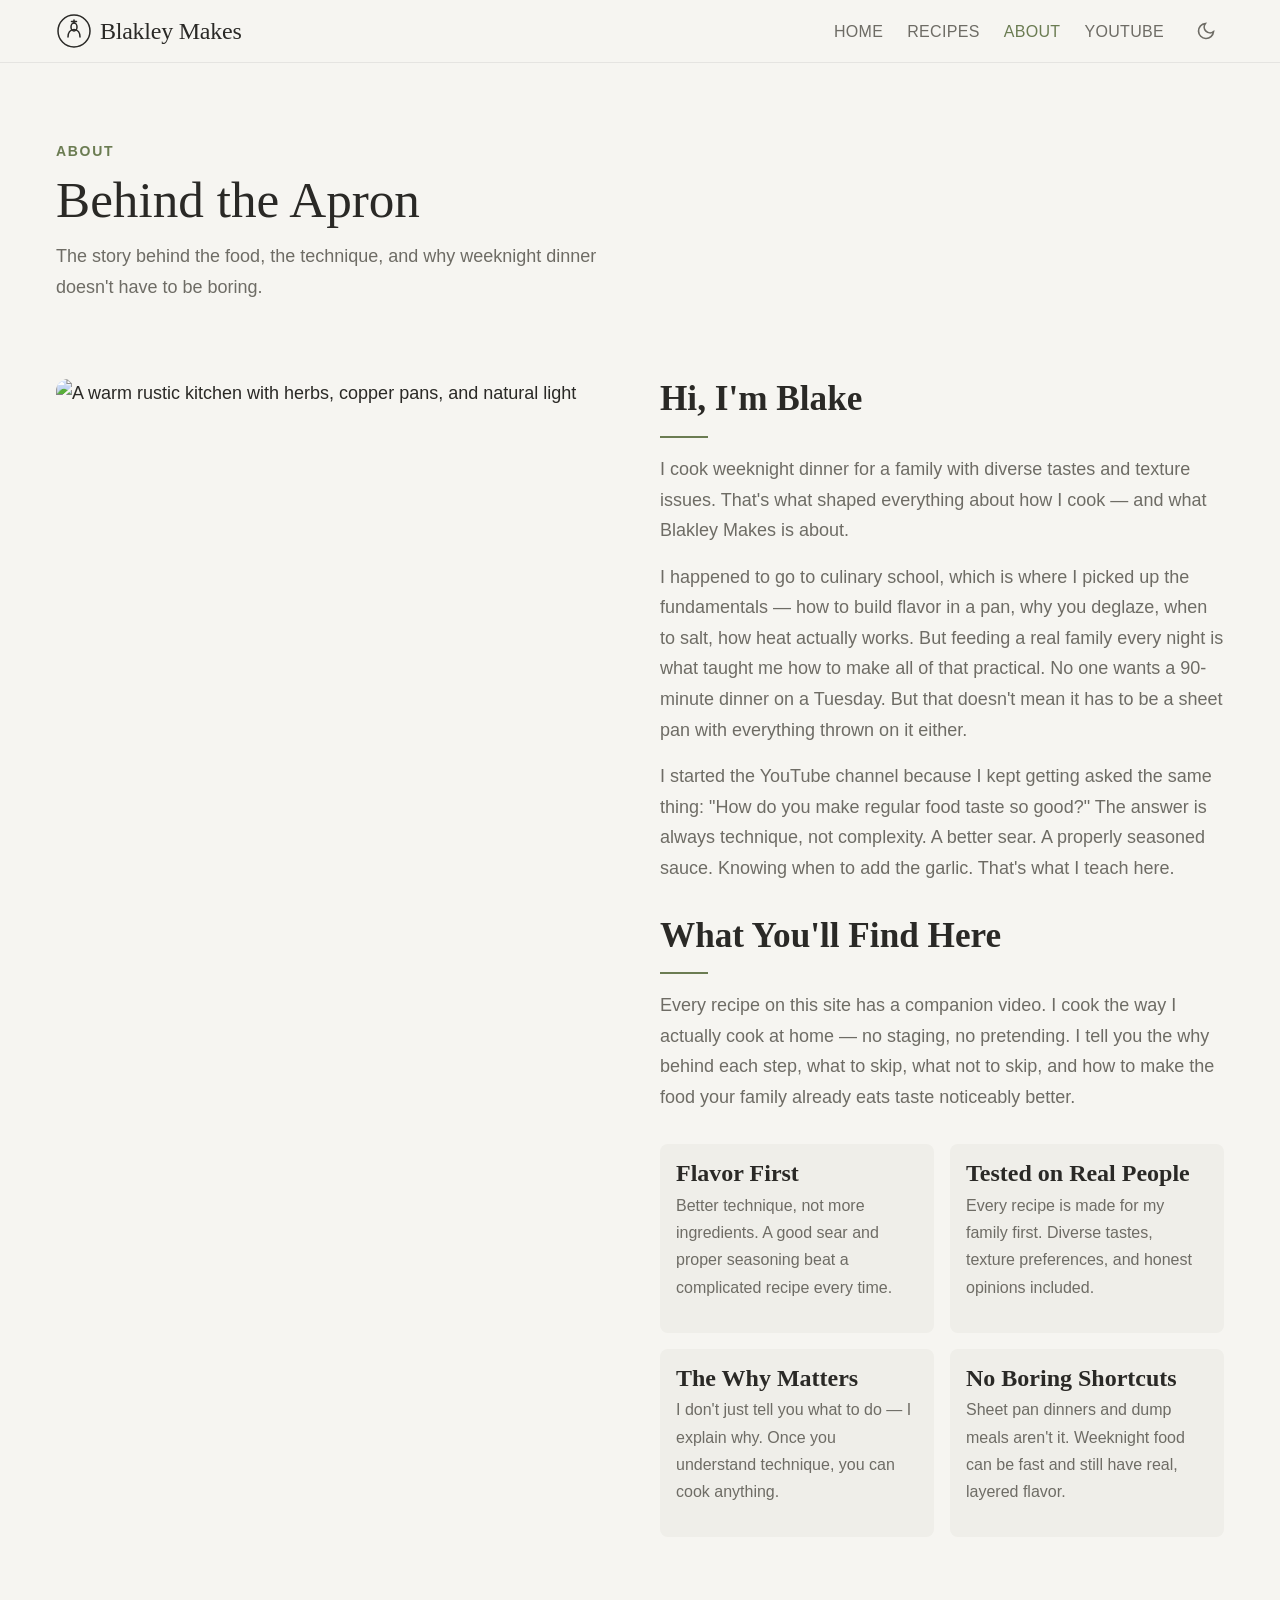
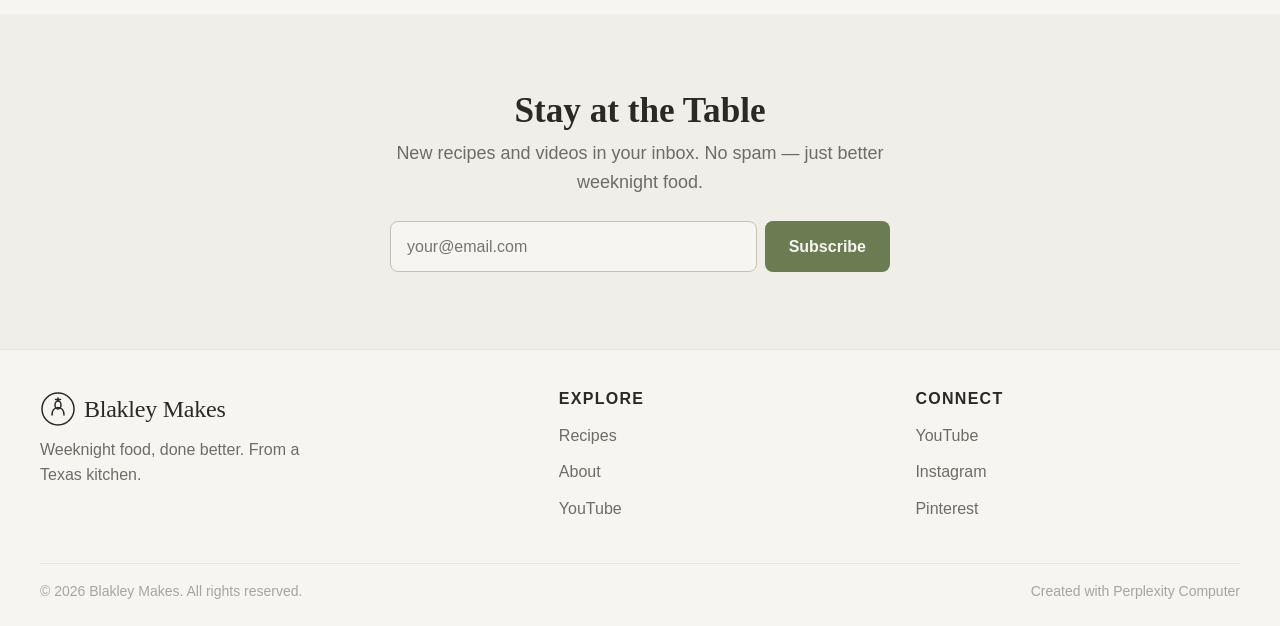
==== about.html @ 31c38a46 "Initial site deploy — Blakley Makes" ====
<!DOCTYPE html>
<html lang="en">
<head>
<!--
   ______                            __
  / ____/___  ____ ___  ____  __  __/ /____  _____
 / /   / __ \/ __ `__ \/ __ \/ / / / __/ _ \/ ___/
/ /___/ /_/ / / / / / / /_/ / /_/ / /_/  __/ /
\____/\____/_/ /_/ /_/ .___/\__,_/\__/\___/_/
                    /_/
        Created with Perplexity Computer
        https://www.perplexity.ai/computer
-->
<meta name="generator" content="Perplexity Computer">
<meta name="author" content="Perplexity Computer">
<meta property="og:see_also" content="https://www.perplexity.ai/computer">
<link rel="author" href="https://www.perplexity.ai/computer">

<meta charset="UTF-8">
<meta name="viewport" content="width=device-width, initial-scale=1.0">
<title>About — Blakley Makes</title>
<meta name="description" content="Meet Blake Haller, the person behind Blakley Makes. Real technique for weeknight cooking, feeding a family with better flavor.">

<link href="https://api.fontshare.com/v2/css?f[]=satoshi@400,500,600,700&f[]=zodiak@400,500&display=swap" rel="stylesheet">
<link rel="stylesheet" href="./base.css">
<link rel="stylesheet" href="./style.css">
</head>
<body>

<a href="#main" class="sr-only" style="position:absolute;top:0;left:0;z-index:100;padding:1rem;background:var(--color-primary);color:white;">Skip to content</a>

<header class="site-header">
  <div class="header-inner">
    <a href="./index.html" class="logo" aria-label="Blakley Makes home">
      <svg viewBox="0 0 36 36" fill="none" xmlns="http://www.w3.org/2000/svg" aria-hidden="true">
        <circle cx="18" cy="18" r="16" stroke="currentColor" stroke-width="1.5"/>
        <path d="M12 24c0-4 2-7.5 6-7.5s6 3.5 6 7.5" stroke="currentColor" stroke-width="1.5" stroke-linecap="round"/>
        <ellipse cx="18" cy="14" rx="3" ry="4" stroke="currentColor" stroke-width="1.5"/>
        <path d="M18 10V7" stroke="currentColor" stroke-width="1.5" stroke-linecap="round"/>
        <path d="M15.5 8.5l5 0" stroke="currentColor" stroke-width="1.5" stroke-linecap="round"/>
      </svg>
      <span class="logo-text">Blakley Makes</span>
    </a>
    <button class="mobile-menu-btn" aria-label="Open menu" aria-expanded="false">
      <svg width="24" height="24" viewBox="0 0 24 24" fill="none" stroke="currentColor" stroke-width="2"><path d="M3 12h18M3 6h18M3 18h18"/></svg>
    </button>
    <nav>
      <ul class="nav-links" role="list">
        <li><a href="./index.html">Home</a></li>
        <li><a href="./recipes.html">Recipes</a></li>
        <li><a href="./about.html" class="active">About</a></li>
        <li><a href="./youtube.html">YouTube</a></li>
        <li><button class="theme-toggle" data-theme-toggle aria-label="Switch theme"></button></li>
      </ul>
    </nav>
  </div>
</header>

<main id="main">
  <div class="page-hero">
    <p class="section-label">About</p>
    <h1 class="page-hero-title">Behind the Apron</h1>
    <p class="page-hero-desc">The story behind the food, the technique, and why weeknight dinner doesn't have to be boring.</p>
  </div>

  <section class="section" style="padding-top: 0;">
    <div class="container">
      <div class="about-grid">
        <div class="about-image">
          <img src="./assets/kitchen-scene.png" alt="A warm rustic kitchen with herbs, copper pans, and natural light" width="600" height="450" loading="lazy" decoding="async">
        </div>
        <div class="about-text">
          <h2>Hi, I'm Blake</h2>
          <hr class="divider">
          <p>I cook weeknight dinner for a family with diverse tastes and texture issues. That's what shaped everything about how I cook — and what Blakley Makes is about.</p>
          <p>I happened to go to culinary school, which is where I picked up the fundamentals — how to build flavor in a pan, why you deglaze, when to salt, how heat actually works. But feeding a real family every night is what taught me how to make all of that practical. No one wants a 90-minute dinner on a Tuesday. But that doesn't mean it has to be a sheet pan with everything thrown on it either.</p>
          <p>I started the YouTube channel because I kept getting asked the same thing: "How do you make regular food taste so good?" The answer is always technique, not complexity. A better sear. A properly seasoned sauce. Knowing when to add the garlic. That's what I teach here.</p>
          
          <h2 class="mt-8">What You'll Find Here</h2>
          <hr class="divider">
          <p>Every recipe on this site has a companion video. I cook the way I actually cook at home — no staging, no pretending. I tell you the why behind each step, what to skip, what not to skip, and how to make the food your family already eats taste noticeably better.</p>

          <div class="about-values">
            <div class="value-item">
              <h3>Flavor First</h3>
              <p>Better technique, not more ingredients. A good sear and proper seasoning beat a complicated recipe every time.</p>
            </div>
            <div class="value-item">
              <h3>Tested on Real People</h3>
              <p>Every recipe is made for my family first. Diverse tastes, texture preferences, and honest opinions included.</p>
            </div>
            <div class="value-item">
              <h3>The Why Matters</h3>
              <p>I don't just tell you what to do — I explain why. Once you understand technique, you can cook anything.</p>
            </div>
            <div class="value-item">
              <h3>No Boring Shortcuts</h3>
              <p>Sheet pan dinners and dump meals aren't it. Weeknight food can be fast and still have real, layered flavor.</p>
            </div>
          </div>
        </div>
      </div>
    </div>
  </section>

  <!-- Newsletter -->
  <section class="section section--surface">
    <div class="container">
      <div class="newsletter">
        <h2>Stay at the Table</h2>
        <p>New recipes and videos in your inbox. No spam — just better weeknight food.</p>
        <form class="newsletter-form" onsubmit="event.preventDefault(); this.querySelector('button').textContent='Subscribed!'; this.querySelector('input').value='';">
          <input type="email" placeholder="your@email.com" aria-label="Email address" required>
          <button type="submit" class="btn btn--primary">Subscribe</button>
        </form>
      </div>
    </div>
  </section>
</main>

<footer class="site-footer">
  <div class="footer-inner">
    <div class="footer-brand">
      <a href="./index.html" class="logo" aria-label="Blakley Makes home">
        <svg viewBox="0 0 36 36" width="32" height="32" fill="none" xmlns="http://www.w3.org/2000/svg" aria-hidden="true">
          <circle cx="18" cy="18" r="16" stroke="currentColor" stroke-width="1.5"/>
          <path d="M12 24c0-4 2-7.5 6-7.5s6 3.5 6 7.5" stroke="currentColor" stroke-width="1.5" stroke-linecap="round"/>
          <ellipse cx="18" cy="14" rx="3" ry="4" stroke="currentColor" stroke-width="1.5"/>
          <path d="M18 10V7" stroke="currentColor" stroke-width="1.5" stroke-linecap="round"/>
          <path d="M15.5 8.5l5 0" stroke="currentColor" stroke-width="1.5" stroke-linecap="round"/>
        </svg>
        <span class="logo-text">Blakley Makes</span>
      </a>
      <p>Weeknight food, done better. From a Texas kitchen.</p>
    </div>
    <div class="footer-col">
      <h4>Explore</h4>
      <ul role="list">
        <li><a href="./recipes.html">Recipes</a></li>
        <li><a href="./about.html">About</a></li>
        <li><a href="./youtube.html">YouTube</a></li>
      </ul>
    </div>
    <div class="footer-col">
      <h4>Connect</h4>
      <ul role="list">
        <li><a href="https://youtube.com" target="_blank" rel="noopener noreferrer">YouTube</a></li>
        <li><a href="https://instagram.com" target="_blank" rel="noopener noreferrer">Instagram</a></li>
        <li><a href="https://pinterest.com" target="_blank" rel="noopener noreferrer">Pinterest</a></li>
      </ul>
    </div>
  </div>
  <div class="footer-bottom">
    <span>&copy; 2026 Blakley Makes. All rights reserved.</span>
    <a href="https://www.perplexity.ai/computer" target="_blank" rel="noopener noreferrer">Created with Perplexity Computer</a>
  </div>
</footer>

<script src="./app.js" defer></script>
</body>
</html>
---- base.css ----
/* base.css */
*, *::before, *::after { box-sizing: border-box; margin: 0; padding: 0; }

html {
  -moz-text-size-adjust: none;
  -webkit-text-size-adjust: none;
  text-size-adjust: none;
  -webkit-font-smoothing: antialiased;
  -moz-osx-font-smoothing: grayscale;
  text-rendering: optimizeLegibility;
  scroll-behavior: smooth;
  hanging-punctuation: first last;
  scroll-padding-top: var(--space-16);
}

body {
  min-height: 100dvh;
  line-height: 1.6;
  font-family: var(--font-body, sans-serif);
  font-size: var(--text-base);
  color: var(--color-text);
  background-color: var(--color-bg);
}

img, picture, video, canvas, svg { display: block; max-width: 100%; height: auto; }
ul[role="list"], ol[role="list"] { list-style: none; }
input, button, textarea, select { font: inherit; color: inherit; }

h1, h2, h3, h4, h5, h6 { text-wrap: balance; line-height: 1.15; }
p, li, figcaption { text-wrap: pretty; max-width: 72ch; }

::selection {
  background: oklch(from var(--color-primary) l c h / 0.25);
  color: var(--color-text);
}

:focus-visible {
  outline: 2px solid var(--color-primary);
  outline-offset: 3px;
  border-radius: var(--radius-sm);
}

@media (prefers-reduced-motion: reduce) {
  *, *::before, *::after {
    animation-duration: 0.01ms !important;
    animation-iteration-count: 1 !important;
    transition-duration: 0.01ms !important;
    scroll-behavior: auto !important;
  }
}

button { cursor: pointer; background: none; border: none; }
table { border-collapse: collapse; width: 100%; }

a, button, [role="button"], [role="link"], input, textarea, select {
  transition: color var(--transition-interactive),
              background var(--transition-interactive),
              border-color var(--transition-interactive),
              box-shadow var(--transition-interactive);
}

.sr-only {
  position: absolute; width: 1px; height: 1px; padding: 0; margin: -1px;
  overflow: hidden; clip: rect(0, 0, 0, 0); white-space: nowrap; border-width: 0;
}
---- style.css ----
/* ===========================================
   BLAKLEY MAKES — Design Tokens + Components
   Warm rustic cooking blog
   =========================================== */

/* --- Type Scale --- */
:root {
  --text-xs:   clamp(0.75rem,  0.7rem  + 0.25vw, 0.875rem);
  --text-sm:   clamp(0.875rem, 0.8rem  + 0.35vw, 1rem);
  --text-base: clamp(1rem,     0.95rem + 0.25vw, 1.125rem);
  --text-lg:   clamp(1.125rem, 1rem    + 0.75vw, 1.5rem);
  --text-xl:   clamp(1.5rem,   1.2rem  + 1.25vw, 2.25rem);
  --text-2xl:  clamp(2rem,     1.2rem  + 2.5vw,  3.5rem);
  --text-3xl:  clamp(2.5rem,   1rem    + 4vw,    5rem);
  --text-hero: clamp(3rem,     0.5rem  + 7vw,    8rem);

  /* --- Spacing (4px base) --- */
  --space-1:  0.25rem;
  --space-2:  0.5rem;
  --space-3:  0.75rem;
  --space-4:  1rem;
  --space-5:  1.25rem;
  --space-6:  1.5rem;
  --space-8:  2rem;
  --space-10: 2.5rem;
  --space-12: 3rem;
  --space-16: 4rem;
  --space-20: 5rem;
  --space-24: 6rem;
  --space-32: 8rem;

  /* --- Radius --- */
  --radius-sm: 0.375rem;
  --radius-md: 0.5rem;
  --radius-lg: 0.75rem;
  --radius-xl: 1rem;
  --radius-full: 9999px;

  /* --- Transitions --- */
  --transition-interactive: 180ms cubic-bezier(0.16, 1, 0.3, 1);
  --ease-out: cubic-bezier(0.16, 1, 0.3, 1);
  --ease-in: cubic-bezier(0.4, 0, 1, 1);

  /* --- Content widths --- */
  --content-narrow: 640px;
  --content-default: 960px;
  --content-wide: 1200px;
  --content-full: 100%;

  /* --- Fonts --- */
  --font-display: 'Zodiak', 'Georgia', serif;
  --font-body: 'Satoshi', 'Helvetica Neue', sans-serif;
}

/* ===========================================
   COLOR PALETTE — Warm Kitchen
   =========================================== */

:root, [data-theme="light"] {
  /* Surfaces — warm greige */
  --color-bg:               #f6f5f1;
  --color-surface:          #efeee9;
  --color-surface-2:        #e8e7e1;
  --color-surface-offset:   #e3e1db;
  --color-surface-dynamic:  #d9d7d0;
  --color-divider:          #cfcdc5;
  --color-border:           #c4c1b8;

  /* Text — warm dark */
  --color-text:             #2a2926;
  --color-text-muted:       #6e6c65;
  --color-text-faint:       #a8a59d;
  --color-text-inverse:     #f6f5f1;

  /* Primary — sage/olive green */
  --color-primary:          #6b7c52;
  --color-primary-hover:    #596a42;
  --color-primary-active:   #475534;
  --color-primary-highlight: #dfe5d6;

  /* Accent — muted warm brown */
  --color-accent:           #8a7e6b;
  --color-accent-hover:     #756a58;
  --color-accent-active:    #615748;

  /* Shadows */
  --shadow-sm: 0 1px 2px oklch(0.3 0.01 80 / 0.06);
  --shadow-md: 0 4px 12px oklch(0.3 0.01 80 / 0.08);
  --shadow-lg: 0 12px 32px oklch(0.3 0.01 80 / 0.12);
}

/* --- Dark Mode --- */
[data-theme="dark"] {
  --color-bg:               #191a18;
  --color-surface:          #1f201e;
  --color-surface-2:        #262724;
  --color-surface-offset:   #1d1e1c;
  --color-surface-dynamic:  #2f302d;
  --color-divider:          #2a2b28;
  --color-border:           #393a36;
  
  --color-text:             #d4d3ce;
  --color-text-muted:       #8a8980;
  --color-text-faint:       #58574f;
  --color-text-inverse:     #191a18;

  --color-primary:          #95a87a;
  --color-primary-hover:    #a8bb8d;
  --color-primary-active:   #7e9165;
  --color-primary-highlight: #2e3329;

  --color-accent:           #a49a88;
  --color-accent-hover:     #b8ae9c;
  --color-accent-active:    #918776;

  --shadow-sm: 0 1px 2px oklch(0 0 0 / 0.2);
  --shadow-md: 0 4px 12px oklch(0 0 0 / 0.3);
  --shadow-lg: 0 12px 32px oklch(0 0 0 / 0.4);
}

@media (prefers-color-scheme: dark) {
  :root:not([data-theme]) {
    --color-bg:               #191a18;
    --color-surface:          #1f201e;
    --color-surface-2:        #262724;
    --color-surface-offset:   #1d1e1c;
    --color-surface-dynamic:  #2f302d;
    --color-divider:          #2a2b28;
    --color-border:           #393a36;
    --color-text:             #d4d3ce;
    --color-text-muted:       #8a8980;
    --color-text-faint:       #58574f;
    --color-text-inverse:     #191a18;
    --color-primary:          #95a87a;
    --color-primary-hover:    #a8bb8d;
    --color-primary-active:   #7e9165;
    --color-primary-highlight: #2e3329;
    --color-accent:           #a49a88;
    --color-accent-hover:     #b8ae9c;
    --color-accent-active:    #918776;
    --shadow-sm: 0 1px 2px oklch(0 0 0 / 0.2);
    --shadow-md: 0 4px 12px oklch(0 0 0 / 0.3);
    --shadow-lg: 0 12px 32px oklch(0 0 0 / 0.4);
  }
}

/* ===========================================
   LAYOUT
   =========================================== */

.container {
  max-width: var(--content-wide);
  margin-inline: auto;
  padding-inline: var(--space-4);
}

.container--narrow {
  max-width: var(--content-default);
}

/* ===========================================
   HEADER / NAV
   =========================================== */

.site-header {
  position: sticky;
  top: 0;
  z-index: 50;
  background: oklch(from var(--color-bg) l c h / 0.92);
  backdrop-filter: blur(12px);
  -webkit-backdrop-filter: blur(12px);
  border-bottom: 1px solid oklch(from var(--color-text) l c h / 0.08);
  transition: box-shadow 0.3s var(--ease-out);
}

.site-header--scrolled {
  box-shadow: var(--shadow-sm);
}

.header-inner {
  display: flex;
  align-items: center;
  justify-content: space-between;
  padding-block: var(--space-3);
  max-width: var(--content-wide);
  margin-inline: auto;
  padding-inline: var(--space-4);
}

.logo {
  display: flex;
  align-items: center;
  gap: var(--space-2);
  text-decoration: none;
  color: var(--color-text);
}

.logo svg {
  width: 36px;
  height: 36px;
  flex-shrink: 0;
}

.logo-text {
  font-family: var(--font-display);
  font-size: var(--text-lg);
  font-weight: 500;
  letter-spacing: -0.01em;
}

.nav-links {
  display: flex;
  align-items: center;
  gap: var(--space-6);
  list-style: none;
}

.nav-links a {
  font-size: var(--text-sm);
  color: var(--color-text-muted);
  text-decoration: none;
  font-weight: 500;
  letter-spacing: 0.02em;
  text-transform: uppercase;
  transition: color var(--transition-interactive);
}

.nav-links a:hover {
  color: var(--color-primary);
}

.nav-links a.active {
  color: var(--color-primary);
}

.theme-toggle {
  width: 36px;
  height: 36px;
  display: flex;
  align-items: center;
  justify-content: center;
  border-radius: var(--radius-full);
  color: var(--color-text-muted);
  transition: color var(--transition-interactive), background var(--transition-interactive);
}

.theme-toggle:hover {
  color: var(--color-text);
  background: var(--color-surface);
}

/* Mobile nav */
.mobile-menu-btn {
  display: none;
  width: 36px;
  height: 36px;
  align-items: center;
  justify-content: center;
  color: var(--color-text);
}

@media (max-width: 768px) {
  .nav-links {
    display: none;
    position: absolute;
    top: 100%;
    left: 0;
    right: 0;
    flex-direction: column;
    background: var(--color-bg);
    border-bottom: 1px solid var(--color-divider);
    padding: var(--space-4);
    gap: var(--space-4);
  }
  .nav-links.open { display: flex; }
  .mobile-menu-btn { display: flex; }
}

/* ===========================================
   HERO
   =========================================== */

.hero {
  position: relative;
  min-height: 70vh;
  display: flex;
  align-items: center;
  overflow: hidden;
}

.hero-image {
  position: absolute;
  inset: 0;
  z-index: 0;
}

.hero-image img {
  width: 100%;
  height: 100%;
  object-fit: cover;
}

.hero-overlay {
  position: absolute;
  inset: 0;
  background: linear-gradient(
    to right,
    oklch(from var(--color-bg) l c h / 0.92) 0%,
    oklch(from var(--color-bg) l c h / 0.7) 50%,
    oklch(from var(--color-bg) l c h / 0.3) 100%
  );
  z-index: 1;
}

@media (max-width: 768px) {
  .hero-overlay {
    background: linear-gradient(
      to bottom,
      oklch(from var(--color-bg) l c h / 0.6) 0%,
      oklch(from var(--color-bg) l c h / 0.85) 50%,
      oklch(from var(--color-bg) l c h / 0.95) 100%
    );
  }
}

.hero-content {
  position: relative;
  z-index: 2;
  max-width: var(--content-wide);
  margin-inline: auto;
  padding: var(--space-16) var(--space-4);
}

.hero-tagline {
  font-family: var(--font-body);
  font-size: var(--text-sm);
  font-weight: 600;
  text-transform: uppercase;
  letter-spacing: 0.12em;
  color: var(--color-primary);
  margin-bottom: var(--space-3);
}

.hero-title {
  font-family: var(--font-display);
  font-size: var(--text-hero);
  font-weight: 400;
  color: var(--color-text);
  line-height: 1.05;
  margin-bottom: var(--space-4);
  max-width: 12ch;
}

.hero-description {
  font-size: var(--text-base);
  color: var(--color-text-muted);
  max-width: 42ch;
  margin-bottom: var(--space-8);
  line-height: 1.7;
}

.btn {
  display: inline-flex;
  align-items: center;
  gap: var(--space-2);
  padding: var(--space-3) var(--space-6);
  font-size: var(--text-sm);
  font-weight: 600;
  text-decoration: none;
  border-radius: var(--radius-md);
  transition: background var(--transition-interactive),
              color var(--transition-interactive),
              transform var(--transition-interactive),
              box-shadow var(--transition-interactive);
}

.btn:active {
  transform: translateY(1px);
}

.btn--primary {
  background: var(--color-primary);
  color: var(--color-text-inverse);
}

.btn--primary:hover {
  background: var(--color-primary-hover);
  transform: translateY(-1px);
  box-shadow: var(--shadow-md);
}

.btn--outline {
  background: oklch(from var(--color-bg) l c h / 0.7);
  color: var(--color-primary);
  border: 1px solid var(--color-primary);
  backdrop-filter: blur(4px);
  -webkit-backdrop-filter: blur(4px);
}

.btn--outline:hover {
  background: var(--color-primary);
  color: var(--color-text-inverse);
  transform: translateY(-1px);
}

.hero-buttons {
  display: flex;
  gap: var(--space-4);
  flex-wrap: wrap;
}

/* ===========================================
   SECTIONS
   =========================================== */

.section {
  padding-block: clamp(var(--space-12), 6vw, var(--space-24));
}

.section--surface {
  background: var(--color-surface);
}

.section-header {
  text-align: left;
  margin-bottom: var(--space-10);
}

.section-label {
  font-size: var(--text-xs);
  font-weight: 600;
  text-transform: uppercase;
  letter-spacing: 0.12em;
  color: var(--color-primary);
  margin-bottom: var(--space-2);
}

.section-title {
  font-family: var(--font-display);
  font-size: var(--text-xl);
  font-weight: 400;
  color: var(--color-text);
}

.section-subtitle {
  font-size: var(--text-base);
  color: var(--color-text-muted);
  margin-top: var(--space-2);
  max-width: 55ch;
}

/* ===========================================
   RECIPE CARDS
   =========================================== */

.recipe-grid {
  display: grid;
  grid-template-columns: repeat(auto-fill, minmax(min(300px, 100%), 1fr));
  gap: var(--space-6);
}

.recipe-card {
  display: flex;
  flex-direction: column;
  background: var(--color-surface);
  border-radius: var(--radius-lg);
  overflow: hidden;
  text-decoration: none;
  color: var(--color-text);
  transition: transform var(--transition-interactive),
              box-shadow var(--transition-interactive);
}

.recipe-card:hover {
  transform: translateY(-3px);
  box-shadow: var(--shadow-lg);
}

.recipe-card:active {
  transform: translateY(0);
}

.recipe-card-image {
  aspect-ratio: 4/3;
  overflow: hidden;
}

.recipe-card-image img {
  width: 100%;
  height: 100%;
  object-fit: cover;
  transition: transform 0.5s var(--ease-out);
}

.recipe-card:hover .recipe-card-image img {
  transform: scale(1.04);
}

.recipe-card-body {
  padding: var(--space-4) var(--space-5);
  flex: 1;
  display: flex;
  flex-direction: column;
}

.recipe-card-category {
  font-size: var(--text-xs);
  font-weight: 600;
  text-transform: uppercase;
  letter-spacing: 0.08em;
  color: var(--color-accent);
  margin-bottom: var(--space-1);
}

.recipe-card-title {
  font-family: var(--font-display);
  font-size: var(--text-lg);
  font-weight: 400;
  line-height: 1.25;
  margin-bottom: var(--space-2);
}

.recipe-card-meta {
  margin-top: auto;
  display: flex;
  gap: var(--space-4);
  font-size: var(--text-xs);
  color: var(--color-text-muted);
  padding-top: var(--space-3);
  border-top: 1px solid oklch(from var(--color-text) l c h / 0.06);
}

.recipe-card-meta span {
  display: flex;
  align-items: center;
  gap: var(--space-1);
}

/* ===========================================
   FEATURED RECIPE (large)
   =========================================== */

.featured-recipe {
  display: grid;
  grid-template-columns: 1fr 1fr;
  gap: var(--space-8);
  align-items: center;
}

.featured-recipe-image {
  border-radius: var(--radius-lg);
  overflow: hidden;
}

.featured-recipe-image img {
  width: 100%;
  height: 100%;
  object-fit: cover;
  aspect-ratio: 4/3;
}

.featured-recipe-content {
  padding: var(--space-4);
}

@media (max-width: 768px) {
  .featured-recipe {
    grid-template-columns: 1fr;
  }
}

/* ===========================================
   YOUTUBE CALLOUT
   =========================================== */

.yt-callout {
  display: grid;
  grid-template-columns: 1fr 1fr;
  gap: var(--space-10);
  align-items: center;
}

.yt-callout-visual {
  position: relative;
  border-radius: var(--radius-lg);
  overflow: hidden;
  aspect-ratio: 16/9;
  background: var(--color-surface-2);
  display: flex;
  align-items: center;
  justify-content: center;
}

.yt-callout-visual img {
  width: 100%;
  height: 100%;
  object-fit: cover;
}

.play-icon-overlay {
  position: absolute;
  inset: 0;
  display: flex;
  align-items: center;
  justify-content: center;
  background: oklch(0 0 0 / 0.3);
  transition: background var(--transition-interactive);
}

.yt-callout-visual:hover .play-icon-overlay {
  background: oklch(0 0 0 / 0.15);
}

.play-icon-overlay svg {
  width: 64px;
  height: 64px;
  color: white;
  filter: drop-shadow(0 2px 8px oklch(0 0 0 / 0.3));
}

@media (max-width: 768px) {
  .yt-callout {
    grid-template-columns: 1fr;
  }
}

/* ===========================================
   ABOUT PREVIEW
   =========================================== */

.about-preview {
  display: grid;
  grid-template-columns: 1fr 1.2fr;
  gap: var(--space-10);
  align-items: center;
}

.about-preview-image {
  border-radius: var(--radius-lg);
  overflow: hidden;
}

.about-preview-image img {
  width: 100%;
  object-fit: cover;
  aspect-ratio: 4/3;
}

@media (max-width: 768px) {
  .about-preview {
    grid-template-columns: 1fr;
  }
}

/* ===========================================
   CATEGORY FILTER (Recipes page)
   =========================================== */

.category-filter {
  display: flex;
  gap: var(--space-2);
  flex-wrap: wrap;
  margin-bottom: var(--space-8);
}

.category-btn {
  padding: var(--space-2) var(--space-4);
  font-size: var(--text-sm);
  font-weight: 500;
  border-radius: var(--radius-full);
  border: 1px solid var(--color-border);
  background: transparent;
  color: var(--color-text-muted);
  cursor: pointer;
  transition: all var(--transition-interactive);
}

.category-btn:hover, .category-btn.active {
  background: var(--color-primary);
  color: var(--color-text-inverse);
  border-color: var(--color-primary);
}

/* ===========================================
   PAGE HERO (inner pages)
   =========================================== */

.page-hero {
  padding: clamp(var(--space-12), 6vw, var(--space-20)) var(--space-4);
  text-align: left;
  max-width: var(--content-wide);
  margin-inline: auto;
}

.page-hero-title {
  font-family: var(--font-display);
  font-size: var(--text-2xl);
  font-weight: 400;
  color: var(--color-text);
  margin-bottom: var(--space-3);
}

.page-hero-desc {
  font-size: var(--text-base);
  color: var(--color-text-muted);
  max-width: 55ch;
  line-height: 1.7;
}

/* ===========================================
   ABOUT PAGE
   =========================================== */

.about-grid {
  display: grid;
  grid-template-columns: 1fr 1fr;
  gap: var(--space-10);
  align-items: start;
}

.about-image {
  border-radius: var(--radius-lg);
  overflow: hidden;
  position: sticky;
  top: calc(var(--space-16) + var(--space-4));
}

.about-image img {
  width: 100%;
  object-fit: cover;
}

.about-text h2 {
  font-family: var(--font-display);
  font-size: var(--text-xl);
  margin-bottom: var(--space-4);
}

.about-text p {
  color: var(--color-text-muted);
  margin-bottom: var(--space-4);
  line-height: 1.7;
}

.about-values {
  display: grid;
  grid-template-columns: 1fr 1fr;
  gap: var(--space-4);
  margin-top: var(--space-8);
}

.value-item {
  padding: var(--space-4);
  background: var(--color-surface);
  border-radius: var(--radius-md);
}

.value-item h3 {
  font-family: var(--font-display);
  font-size: var(--text-lg);
  margin-bottom: var(--space-1);
}

.value-item p {
  font-size: var(--text-sm);
  color: var(--color-text-muted);
}

@media (max-width: 768px) {
  .about-grid {
    grid-template-columns: 1fr;
  }
  .about-image {
    position: static;
  }
  .about-values {
    grid-template-columns: 1fr;
  }
}

/* ===========================================
   YOUTUBE PAGE
   =========================================== */

.yt-featured {
  border-radius: var(--radius-lg);
  overflow: hidden;
  aspect-ratio: 16/9;
  background: var(--color-surface-2);
  margin-bottom: var(--space-10);
}

.yt-featured iframe {
  width: 100%;
  height: 100%;
  border: none;
}

.yt-video-grid {
  display: grid;
  grid-template-columns: repeat(auto-fill, minmax(min(300px, 100%), 1fr));
  gap: var(--space-6);
}

.yt-video-card {
  text-decoration: none;
  color: var(--color-text);
  display: flex;
  flex-direction: column;
  transition: transform var(--transition-interactive);
}

.yt-video-card:hover {
  transform: translateY(-2px);
}

.yt-video-thumb {
  aspect-ratio: 16/9;
  border-radius: var(--radius-md);
  overflow: hidden;
  margin-bottom: var(--space-3);
  position: relative;
  background: var(--color-surface-2);
}

.yt-video-thumb img {
  width: 100%;
  height: 100%;
  object-fit: cover;
}

.yt-video-card h3 {
  font-family: var(--font-display);
  font-size: var(--text-lg);
  margin-bottom: var(--space-1);
  line-height: 1.3;
}

.yt-video-card p {
  font-size: var(--text-xs);
  color: var(--color-text-muted);
}

/* ===========================================
   NEWSLETTER
   =========================================== */

.newsletter {
  text-align: center;
  max-width: 500px;
  margin-inline: auto;
}

.newsletter h2 {
  font-family: var(--font-display);
  font-size: var(--text-xl);
  margin-bottom: var(--space-2);
}

.newsletter p {
  color: var(--color-text-muted);
  margin-bottom: var(--space-6);
  margin-inline: auto;
}

.newsletter-form {
  display: flex;
  gap: var(--space-2);
}

.newsletter-form input {
  flex: 1;
  padding: var(--space-3) var(--space-4);
  border: 1px solid var(--color-border);
  border-radius: var(--radius-md);
  background: var(--color-bg);
  font-size: var(--text-sm);
  transition: border-color var(--transition-interactive);
}

.newsletter-form input:focus {
  border-color: var(--color-primary);
  outline: none;
}

@media (max-width: 480px) {
  .newsletter-form {
    flex-direction: column;
  }
}

/* ===========================================
   FOOTER
   =========================================== */

.site-footer {
  border-top: 1px solid oklch(from var(--color-text) l c h / 0.08);
  padding: var(--space-10) var(--space-4) var(--space-6);
}

.footer-inner {
  max-width: var(--content-wide);
  margin-inline: auto;
  display: grid;
  grid-template-columns: 1.5fr 1fr 1fr;
  gap: var(--space-8);
}

.footer-brand p {
  color: var(--color-text-muted);
  font-size: var(--text-sm);
  margin-top: var(--space-2);
  max-width: 30ch;
}

.footer-col h4 {
  font-size: var(--text-sm);
  font-weight: 600;
  text-transform: uppercase;
  letter-spacing: 0.08em;
  color: var(--color-text);
  margin-bottom: var(--space-3);
}

.footer-col ul {
  list-style: none;
}

.footer-col li {
  margin-bottom: var(--space-2);
}

.footer-col a {
  font-size: var(--text-sm);
  color: var(--color-text-muted);
  text-decoration: none;
  transition: color var(--transition-interactive);
}

.footer-col a:hover {
  color: var(--color-primary);
}

.footer-bottom {
  max-width: var(--content-wide);
  margin-inline: auto;
  display: flex;
  justify-content: space-between;
  align-items: center;
  margin-top: var(--space-8);
  padding-top: var(--space-4);
  border-top: 1px solid oklch(from var(--color-text) l c h / 0.06);
  font-size: var(--text-xs);
  color: var(--color-text-faint);
}

.footer-bottom a {
  color: var(--color-text-faint);
  text-decoration: none;
  transition: color var(--transition-interactive);
}

.footer-bottom a:hover {
  color: var(--color-text-muted);
}

.social-links {
  display: flex;
  gap: var(--space-4);
}

.social-links a {
  color: var(--color-text-muted);
  transition: color var(--transition-interactive);
}

.social-links a:hover {
  color: var(--color-primary);
}

@media (max-width: 768px) {
  .footer-inner {
    grid-template-columns: 1fr;
    gap: var(--space-6);
  }
  .footer-bottom {
    flex-direction: column;
    gap: var(--space-2);
    text-align: center;
  }
}

/* ===========================================
   SCROLL ANIMATIONS
   =========================================== */

.fade-in {
  opacity: 1;
}

@supports (animation-timeline: scroll()) {
  .fade-in {
    opacity: 0;
    animation: reveal-fade linear both;
    animation-timeline: view();
    animation-range: entry 0% entry 100%;
  }
}

@keyframes reveal-fade {
  to { opacity: 1; }
}

/* ===========================================
   UTILITY
   =========================================== */

.text-accent { color: var(--color-accent); }
.text-primary { color: var(--color-primary); }
.mt-2 { margin-top: var(--space-2); }
.mt-4 { margin-top: var(--space-4); }
.mt-8 { margin-top: var(--space-8); }
.mb-4 { margin-bottom: var(--space-4); }

/* Divider */
.divider {
  width: 48px;
  height: 2px;
  background: var(--color-primary);
  border: none;
  margin: var(--space-4) 0;
}
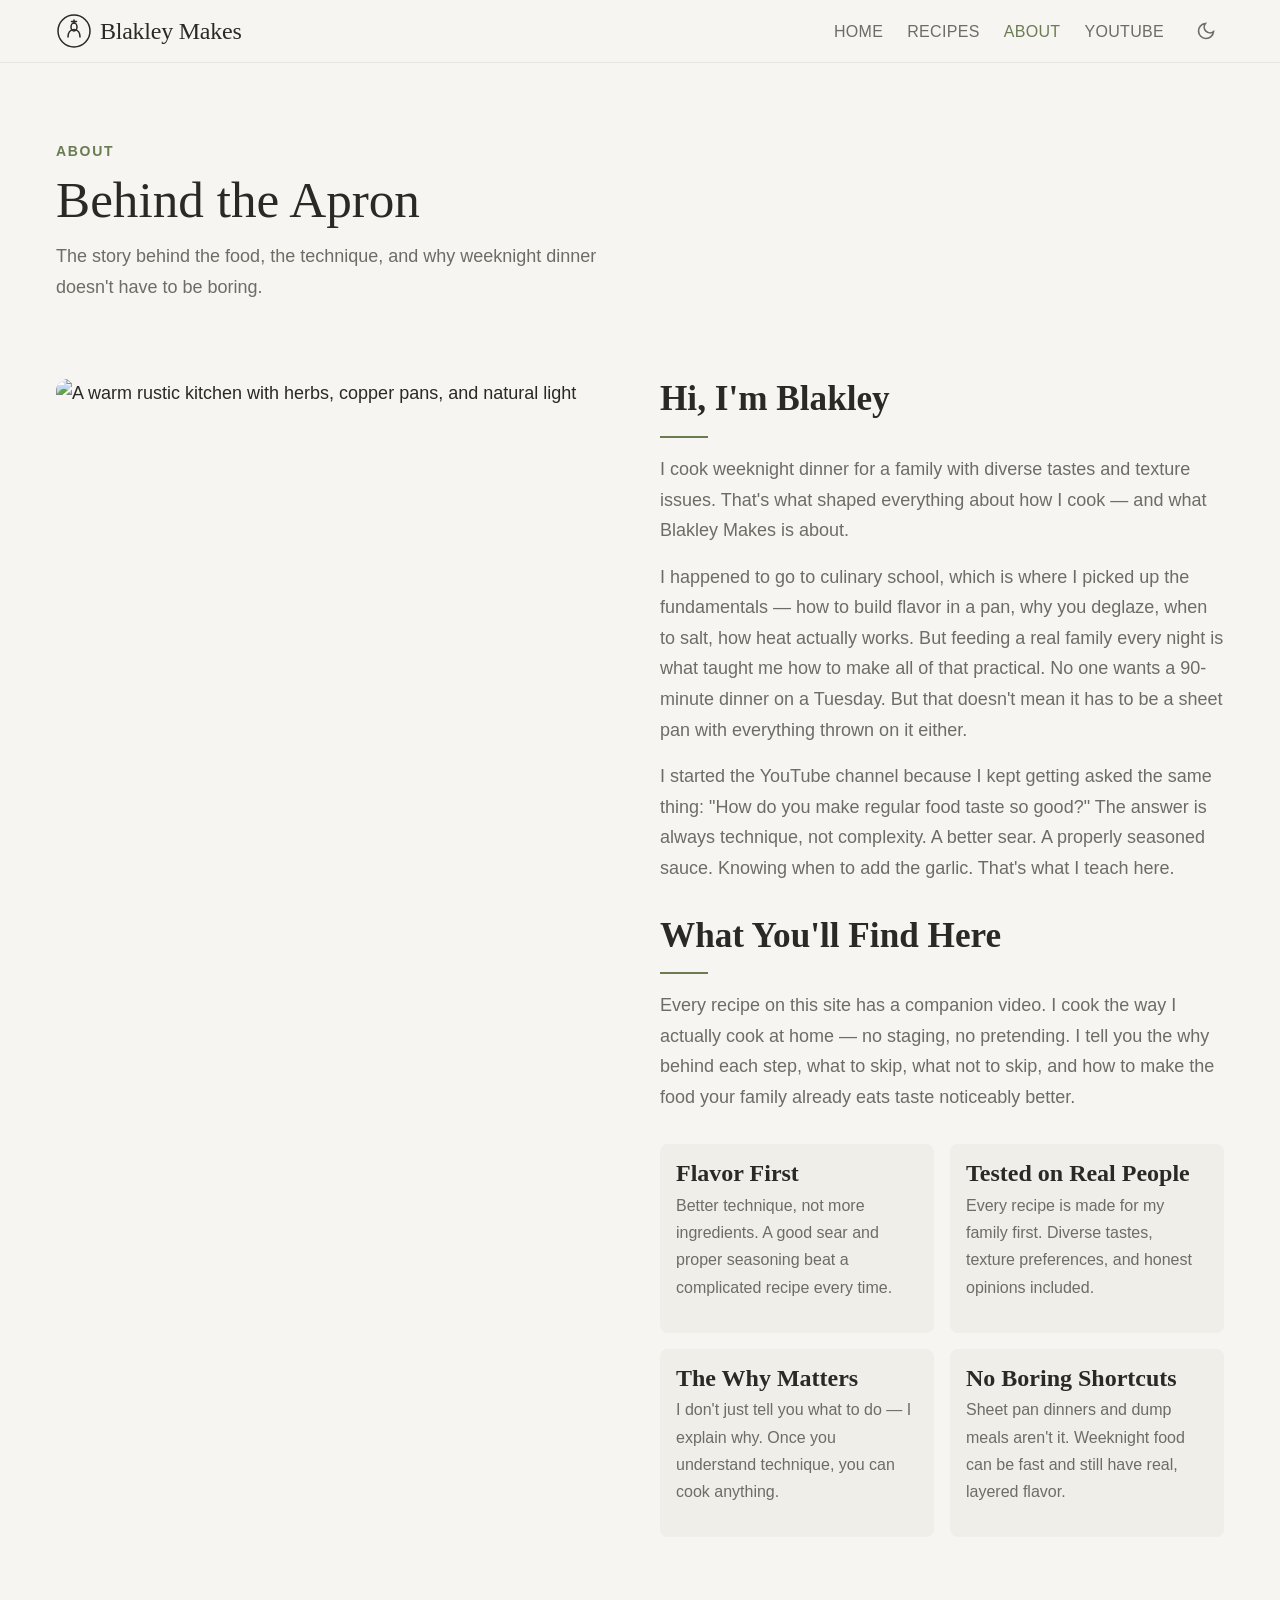
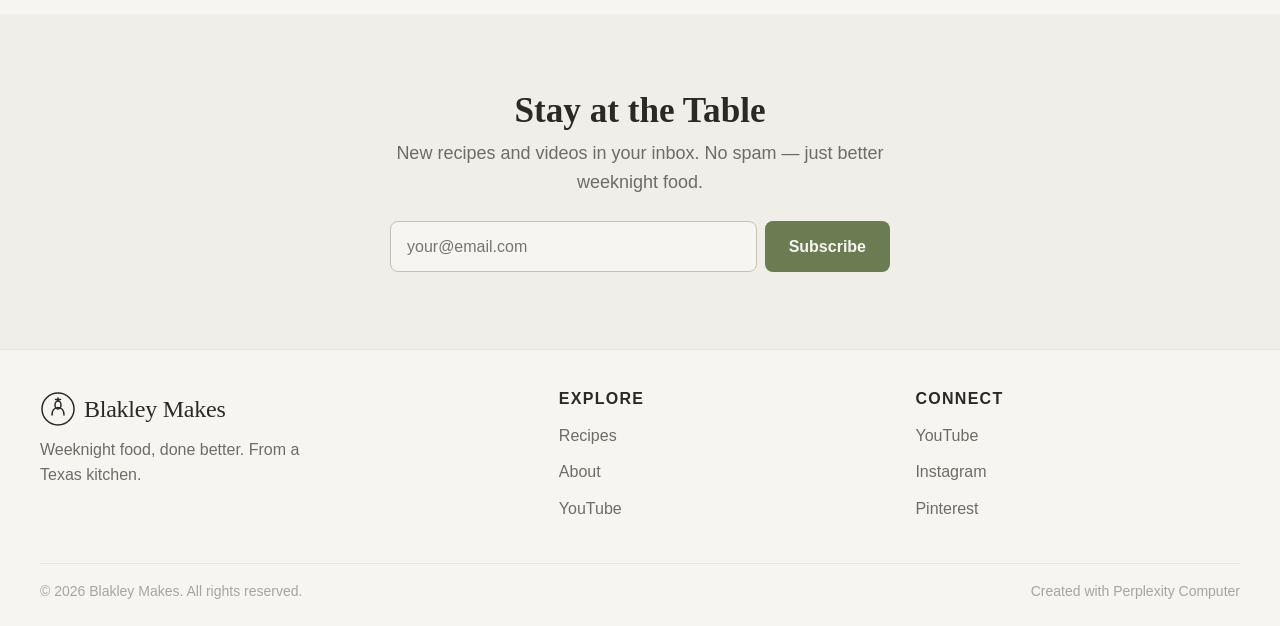
==== commit 623e8c46: "Change Hi I'm Blake to Hi I'm Blakley" ====
--- a/about.html
+++ b/about.html
@@ -70,7 +70,7 @@
           <img src="./assets/kitchen-scene.png" alt="A warm rustic kitchen with herbs, copper pans, and natural light" width="600" height="450" loading="lazy" decoding="async">
         </div>
         <div class="about-text">
-          <h2>Hi, I'm Blake</h2>
+          <h2>Hi, I'm Blakley</h2>
           <hr class="divider">
           <p>I cook weeknight dinner for a family with diverse tastes and texture issues. That's what shaped everything about how I cook — and what Blakley Makes is about.</p>
           <p>I happened to go to culinary school, which is where I picked up the fundamentals — how to build flavor in a pan, why you deglaze, when to salt, how heat actually works. But feeding a real family every night is what taught me how to make all of that practical. No one wants a 90-minute dinner on a Tuesday. But that doesn't mean it has to be a sheet pan with everything thrown on it either.</p>
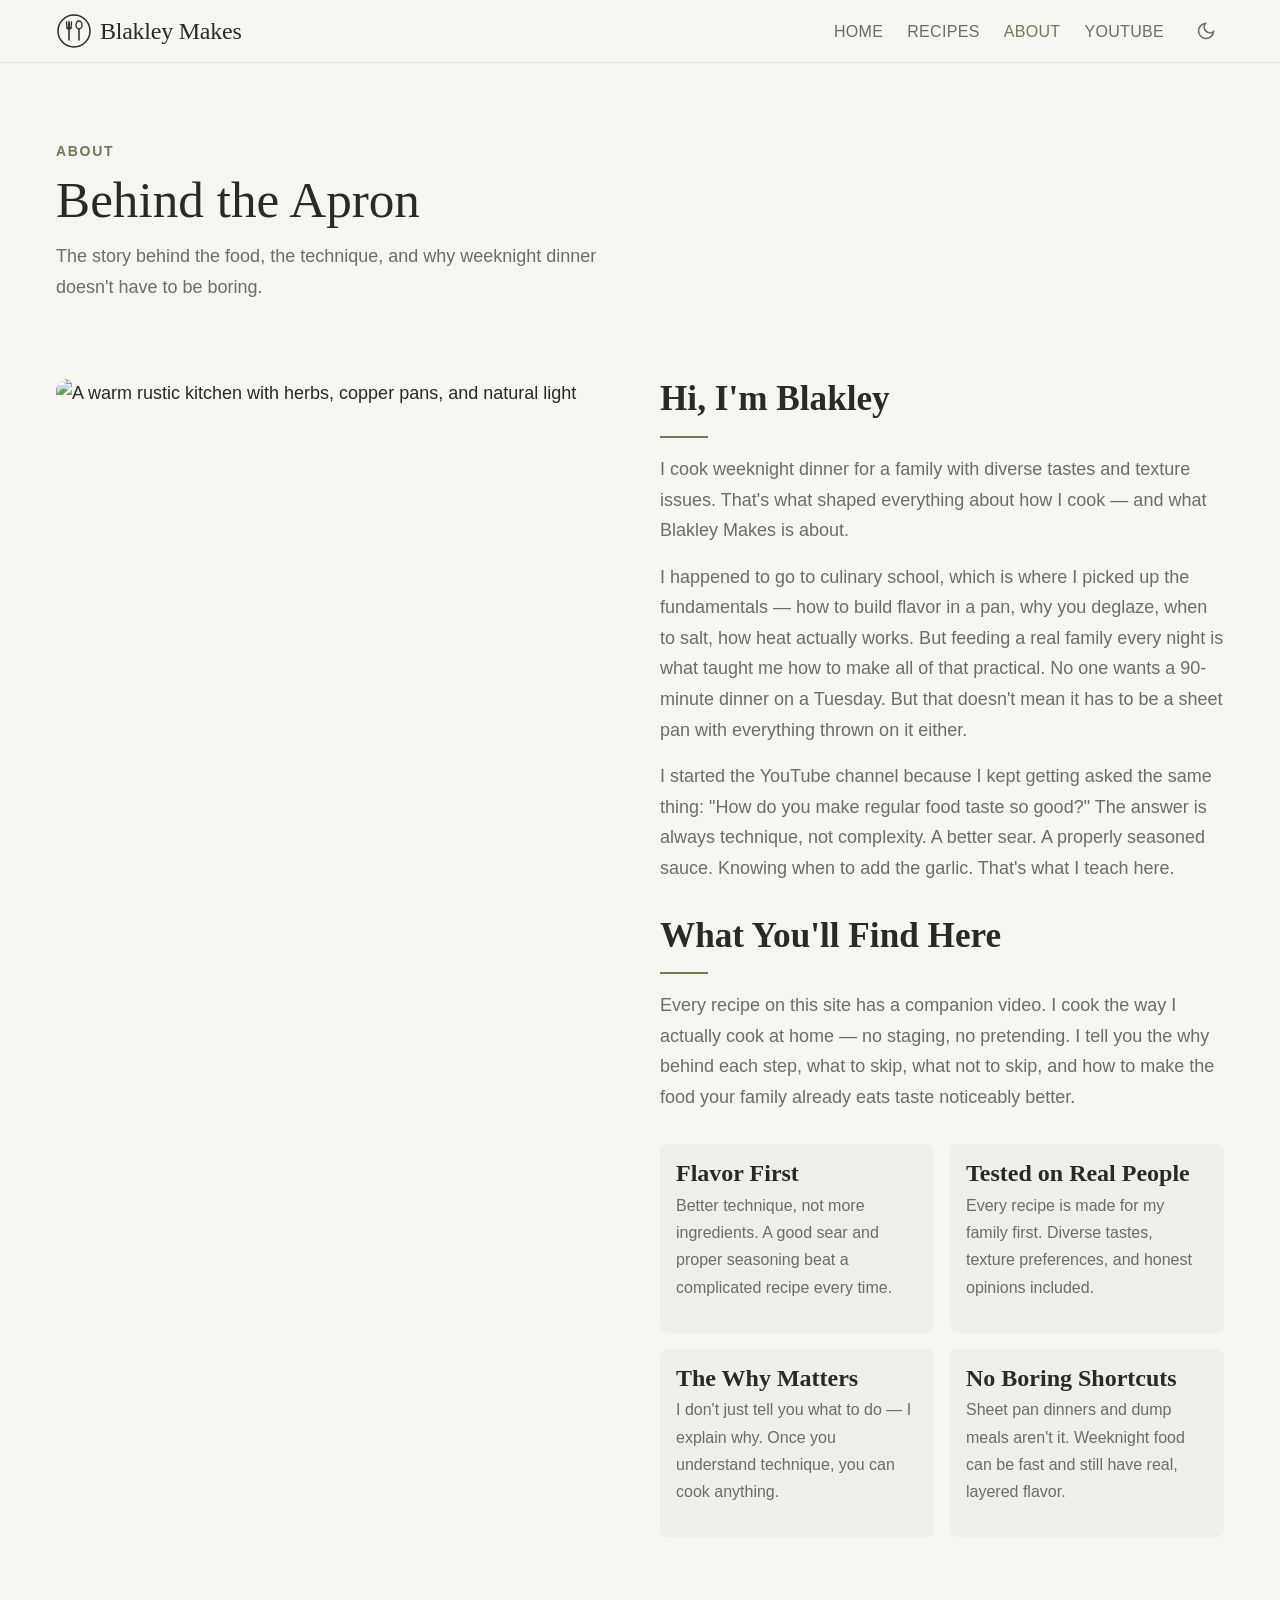
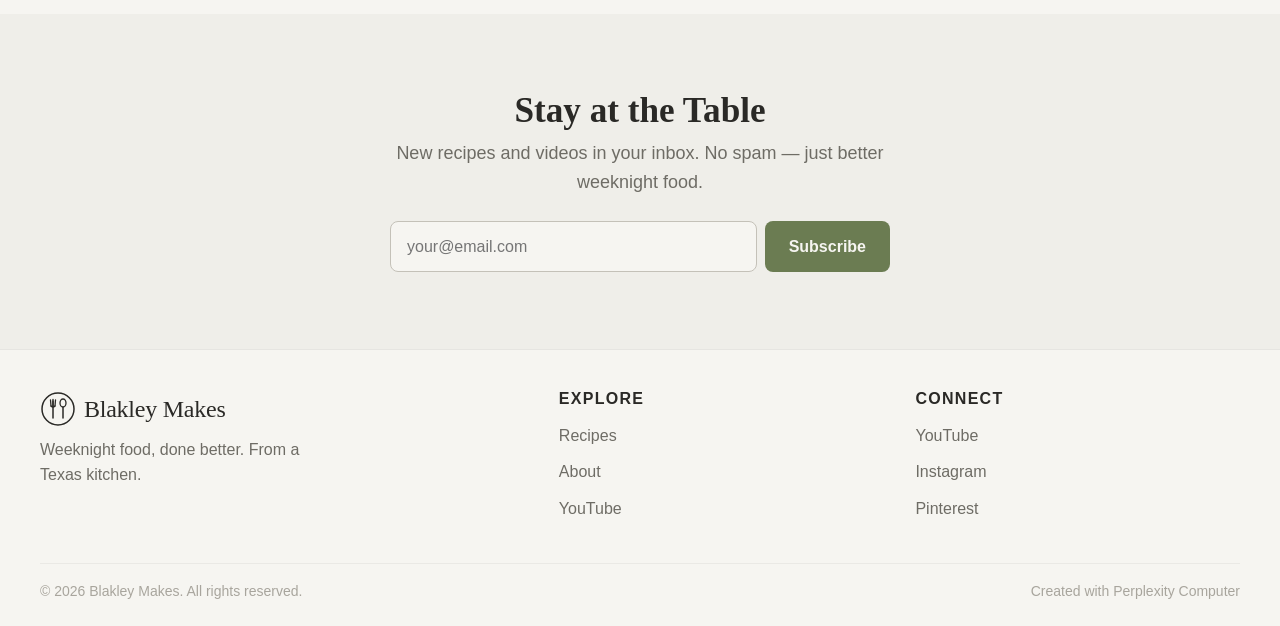
==== commit 498b2c6f: "New logo: fork and spoon in circle" ====
--- a/about.html
+++ b/about.html
@@ -34,10 +34,13 @@
     <a href="./index.html" class="logo" aria-label="Blakley Makes home">
       <svg viewBox="0 0 36 36" fill="none" xmlns="http://www.w3.org/2000/svg" aria-hidden="true">
         <circle cx="18" cy="18" r="16" stroke="currentColor" stroke-width="1.5"/>
-        <path d="M12 24c0-4 2-7.5 6-7.5s6 3.5 6 7.5" stroke="currentColor" stroke-width="1.5" stroke-linecap="round"/>
-        <ellipse cx="18" cy="14" rx="3" ry="4" stroke="currentColor" stroke-width="1.5"/>
-        <path d="M18 10V7" stroke="currentColor" stroke-width="1.5" stroke-linecap="round"/>
-        <path d="M15.5 8.5l5 0" stroke="currentColor" stroke-width="1.5" stroke-linecap="round"/>
+        <line x1="13" y1="10" x2="13" y2="27" stroke="currentColor" stroke-width="1.5" stroke-linecap="round"/>
+          <line x1="10.5" y1="9" x2="11" y2="15" stroke="currentColor" stroke-width="1.3" stroke-linecap="round"/>
+          <line x1="13" y1="8.5" x2="13" y2="15" stroke="currentColor" stroke-width="1.3" stroke-linecap="round"/>
+          <line x1="15.5" y1="9" x2="15" y2="15" stroke="currentColor" stroke-width="1.3" stroke-linecap="round"/>
+          <path d="M11 15 Q13 17 15 15" stroke="currentColor" stroke-width="1.3" fill="none" stroke-linecap="round"/>
+          <line x1="23" y1="16" x2="23" y2="27" stroke="currentColor" stroke-width="1.5" stroke-linecap="round"/>
+          <ellipse cx="23" cy="12" rx="3" ry="4" stroke="currentColor" stroke-width="1.3"/>
       </svg>
       <span class="logo-text">Blakley Makes</span>
     </a>
@@ -124,10 +127,13 @@
       <a href="./index.html" class="logo" aria-label="Blakley Makes home">
         <svg viewBox="0 0 36 36" width="32" height="32" fill="none" xmlns="http://www.w3.org/2000/svg" aria-hidden="true">
           <circle cx="18" cy="18" r="16" stroke="currentColor" stroke-width="1.5"/>
-          <path d="M12 24c0-4 2-7.5 6-7.5s6 3.5 6 7.5" stroke="currentColor" stroke-width="1.5" stroke-linecap="round"/>
-          <ellipse cx="18" cy="14" rx="3" ry="4" stroke="currentColor" stroke-width="1.5"/>
-          <path d="M18 10V7" stroke="currentColor" stroke-width="1.5" stroke-linecap="round"/>
-          <path d="M15.5 8.5l5 0" stroke="currentColor" stroke-width="1.5" stroke-linecap="round"/>
+          <line x1="13" y1="10" x2="13" y2="27" stroke="currentColor" stroke-width="1.5" stroke-linecap="round"/>
+          <line x1="10.5" y1="9" x2="11" y2="15" stroke="currentColor" stroke-width="1.3" stroke-linecap="round"/>
+          <line x1="13" y1="8.5" x2="13" y2="15" stroke="currentColor" stroke-width="1.3" stroke-linecap="round"/>
+          <line x1="15.5" y1="9" x2="15" y2="15" stroke="currentColor" stroke-width="1.3" stroke-linecap="round"/>
+          <path d="M11 15 Q13 17 15 15" stroke="currentColor" stroke-width="1.3" fill="none" stroke-linecap="round"/>
+          <line x1="23" y1="16" x2="23" y2="27" stroke="currentColor" stroke-width="1.5" stroke-linecap="round"/>
+          <ellipse cx="23" cy="12" rx="3" ry="4" stroke="currentColor" stroke-width="1.3"/>
         </svg>
         <span class="logo-text">Blakley Makes</span>
       </a>
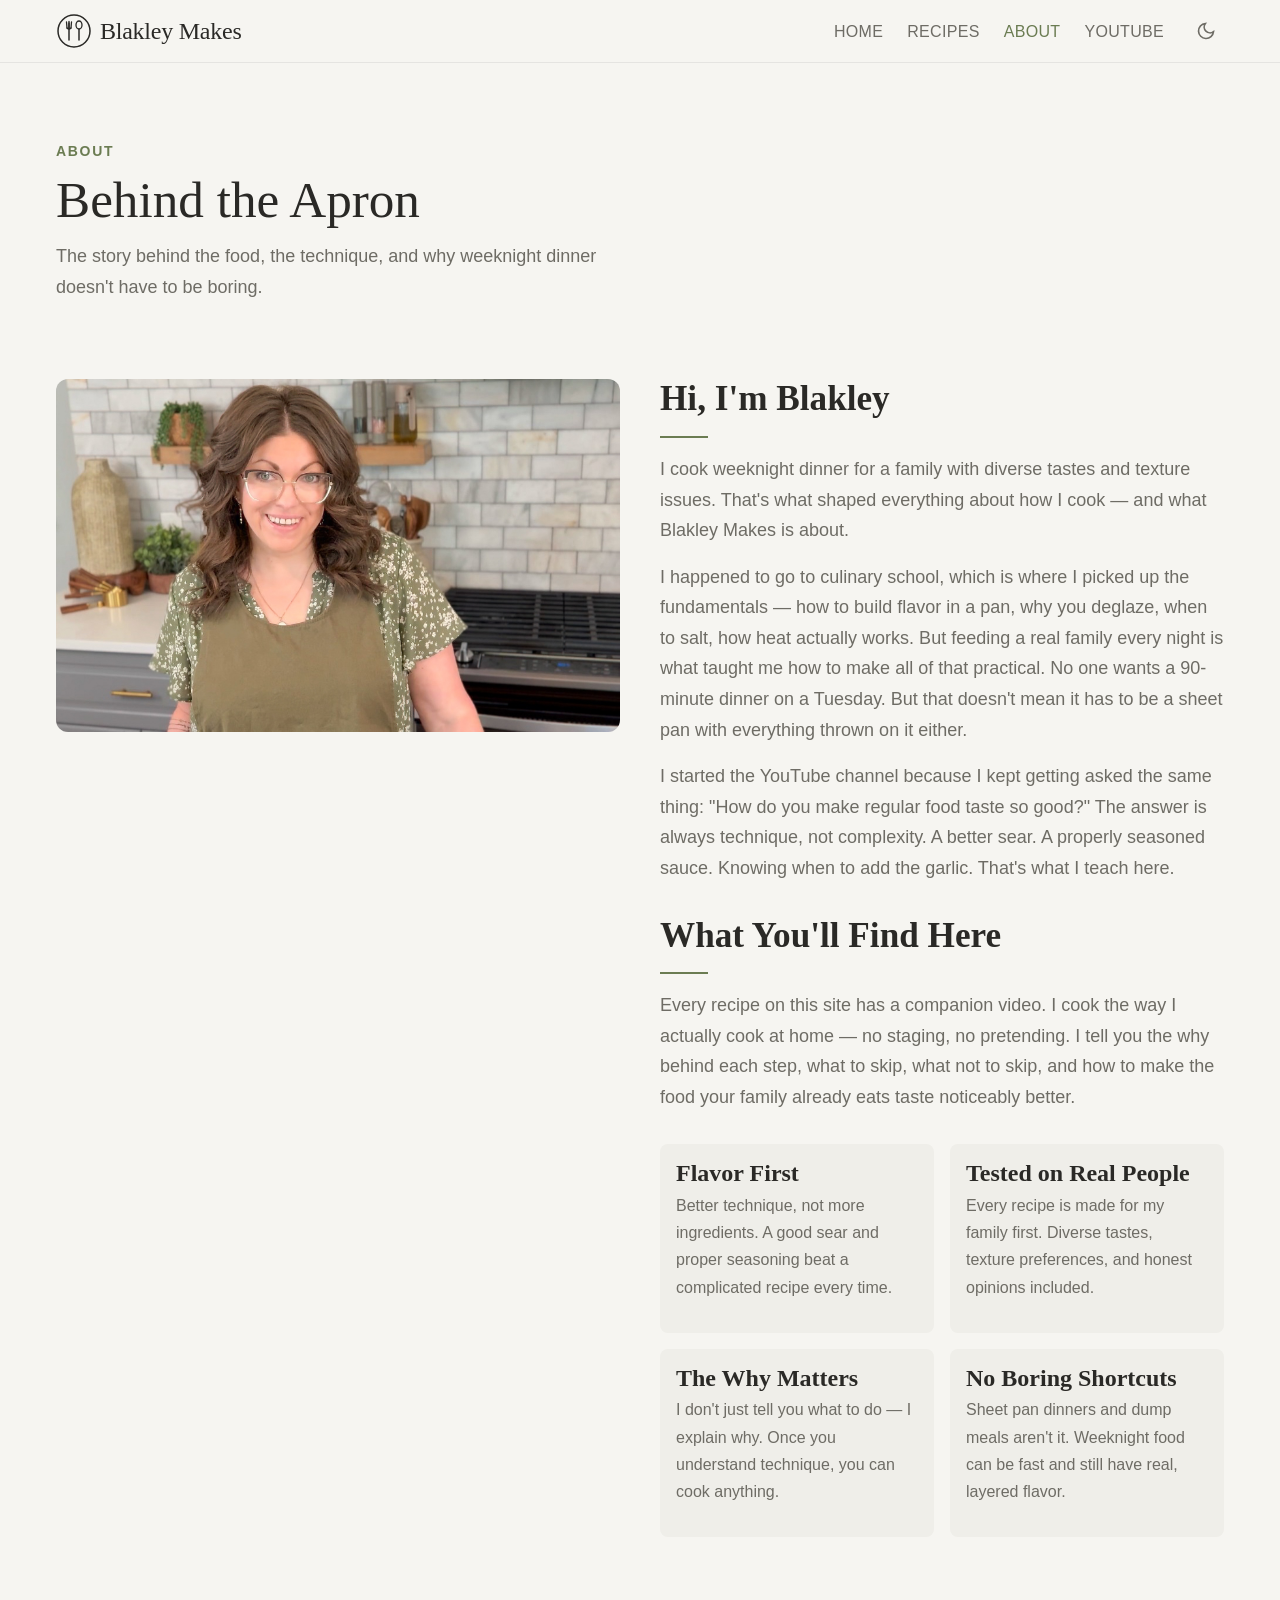
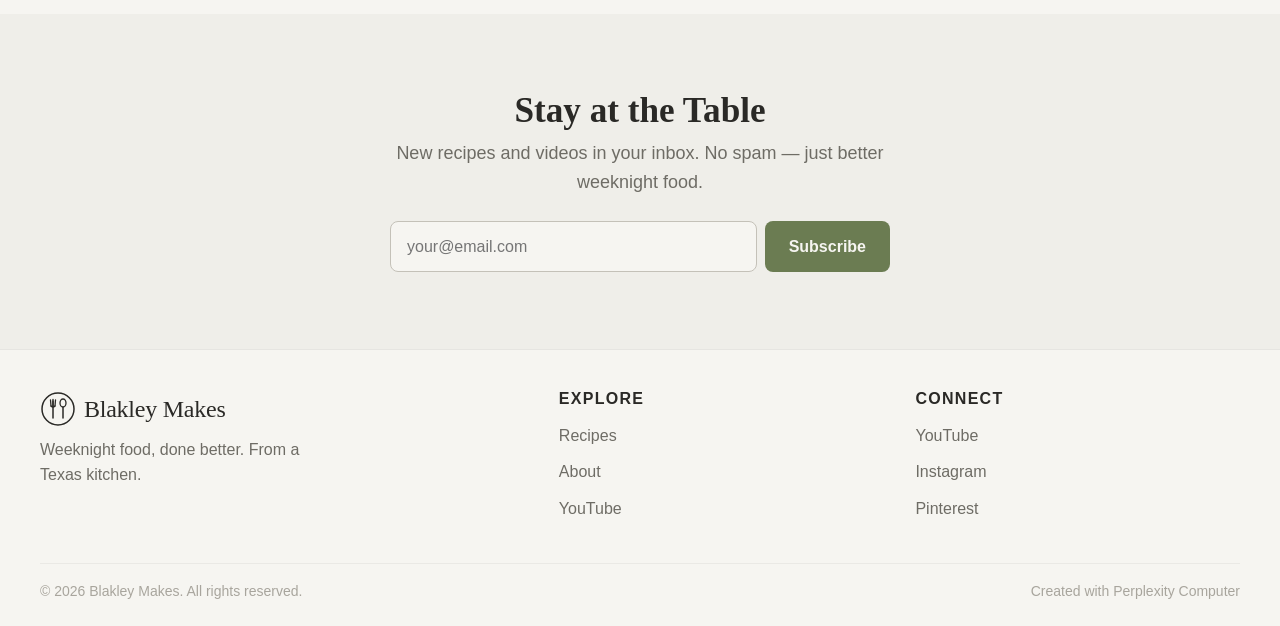
==== commit 575ffe63: "Add Blakley's photo to homepage and about page" ====
--- a/about.html
+++ b/about.html
@@ -70,7 +70,7 @@
     <div class="container">
       <div class="about-grid">
         <div class="about-image">
-          <img src="./assets/kitchen-scene.png" alt="A warm rustic kitchen with herbs, copper pans, and natural light" width="600" height="450" loading="lazy" decoding="async">
+          <img src="./assets/blakley-portrait.jpg" alt="Blakley in her kitchen" width="600" height="450" loading="lazy" decoding="async">
         </div>
         <div class="about-text">
           <h2>Hi, I'm Blakley</h2>
